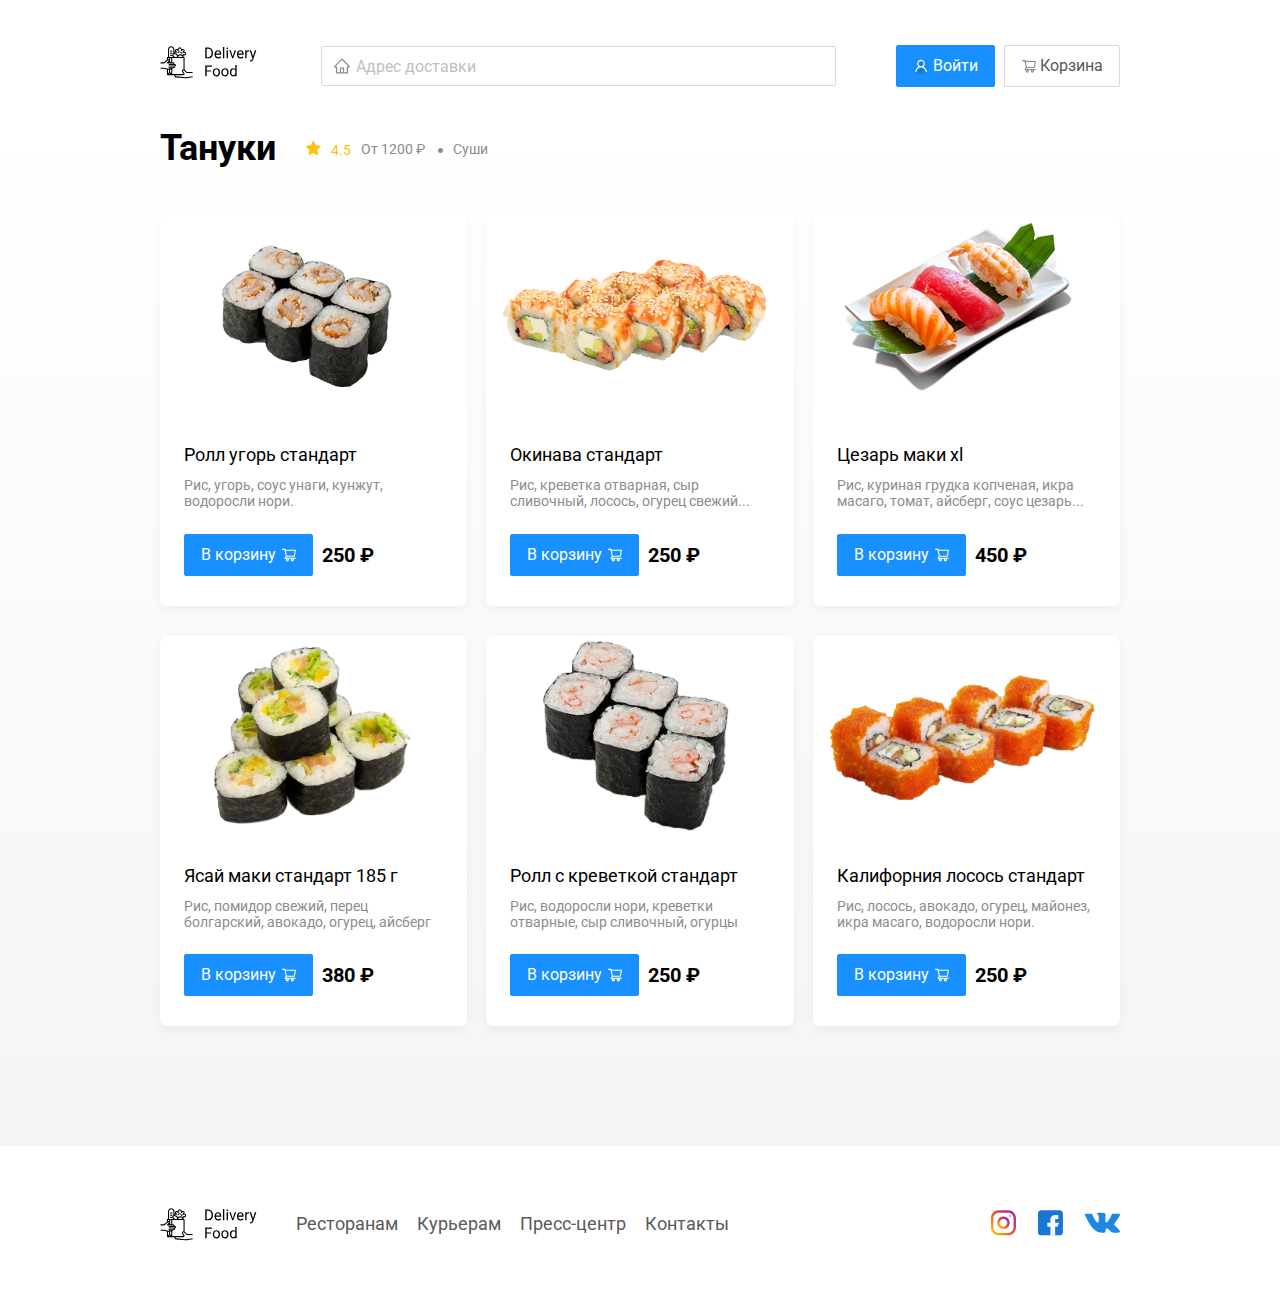
==== restaurant.html @ f015acdc "day3" ====
<!DOCTYPE html>
<html lang="ru">
  <head>
    <meta charset="UTF-8" />
    <meta name="viewport" content="width=device-width, initial-scale=1.0" />
    <title>Тануки - доставка еды на дом</title>
    <link
      href="https://fonts.googleapis.com/css2?family=Roboto:wght@400;700&display=swap"
      rel="stylesheet"
    />
    <link rel="stylesheet" href="css/normalize.css" />
    <link rel="stylesheet" href="css/main.css" />
  </head>

  <body>
    <div class="container">
      <header class="header">
        <a href="index.html"><img src="img/logo.svg" alt="Delivery Food" /></a>
        <input
          type="search"
          class="search address"
          placeholder="Адрес доставки"
        />
        <div class="buttons">
          <button class="button button-primary">
            <img src="img/user.svg" class="button-icon" alt="user" />
            <span class="button-text">
              Войти
            </span>
          </button>
          <button class="button cart">
            <img src="img/cart.svg" class="button-icon" alt="cart" />
            <span class="button-text">
              Корзина
            </span>
          </button>
        </div>
      </header>
      <!-- / .header  -->
    </div>
    <!-- /.container -->
    <main class="main">
      <div class="container">
        <!-- restaurants -->
        <section class="restaurants">
          <div class="section-row">
            <h2 class="section-title">
              Тануки
            </h2>
            <div class="card-info">
              <div class="rating">
                <img src="img/star.svg" alt="star" class="rating-star" />
                4.5
              </div>
              <div class="price">
                От 1200 ₽
              </div>
              <div class="category">
                Суши
              </div>
            </div>
            <!-- /.card-info -->
          </div>
          <div class="cards">
            <div class="card">
              <img
                src="img/restaurants/tanuki/image1.png"
                alt="Ролл угорь стандарт"
                class="card-img rest-img"
              />
              <div class="card-text">
                <div class="card-heading">
                  <h3 class="card-title card-title-reg">Ролл угорь стандарт</h3>
                </div>
                <!-- /.card-heading -->
                <div class="card-info">
                  <div class="ingredients">
                    Рис, угорь, соус унаги, кунжут, водоросли нори.
                  </div>
                </div>
                <!-- /.card-info -->
                <div class="card-buttons">
                  <button class="button button-primary">
                    <span class="button-card-text">В корзину</span>
                    <img
                      src="img/cart-white.svg"
                      alt="cart"
                      class="button-card-img"
                    />
                  </button>
                  <strong class="card-price-bold">250 ₽</strong>
                </div>
              </div>
            </div>
            <!-- /.card -->
            <div class="card">
              <img
                src="img/restaurants/tanuki/image2.png"
                alt="Окинава стандарт"
                class="card-img rest-img"
              />
              <div class="card-text">
                <div class="card-heading">
                  <h3 class="card-title card-title-reg">Окинава стандарт</h3>
                </div>
                <!-- /.card-heading -->
                <div class="card-info">
                  <div class="ingredients">
                    Рис, креветка отварная, сыр сливочный, лосось, огурец
                    свежий...
                  </div>
                </div>
                <!-- /.card-info -->
                <div class="card-buttons">
                  <button class="button button-primary">
                    <span class="button-card-text">В корзину</span>
                    <img
                      src="img/cart-white.svg"
                      alt="cart"
                      class="button-card-img"
                    />
                  </button>
                  <strong class="card-price-bold">250 ₽</strong>
                </div>
              </div>
            </div>
            <!-- /.card -->
            <div class="card">
              <img
                src="img/restaurants/tanuki/image3.png"
                alt="Цезарь маки хl"
                class="card-img rest-img"
              />
              <div class="card-text">
                <div class="card-heading">
                  <h3 class="card-title card-title-reg">Цезарь маки хl</h3>
                </div>
                <!-- /.card-heading -->
                <div class="card-info">
                  <div class="ingredients">
                    Рис, куриная грудка копченая, икра масаго, томат, айсберг,
                    соус цезарь...
                  </div>
                </div>
                <!-- /.card-info -->
                <div class="card-buttons">
                  <button class="button button-primary">
                    <span class="button-card-text">В корзину</span>
                    <img
                      src="img/cart-white.svg"
                      alt="cart"
                      class="button-card-img"
                    />
                  </button>
                  <strong class="card-price-bold">450 ₽</strong>
                </div>
              </div>
            </div>
            <!-- /.card -->
            <div class="card">
              <img
                src="img/restaurants/tanuki/image4.png"
                alt="Ясай маки стандарт 185 г"
                class="card-img rest-img"
              />
              <div class="card-text">
                <div class="card-heading">
                  <h3 class="card-title card-title-reg">
                    Ясай маки стандарт 185 г
                  </h3>
                </div>
                <!-- /.card-heading -->
                <div class="card-info">
                  <div class="ingredients">
                    Рис, помидор свежий, перец болгарский, авокадо, огурец,
                    айсберг
                  </div>
                </div>
                <!-- /.card-info -->
                <div class="card-buttons">
                  <button class="button button-primary">
                    <span class="button-card-text">В корзину</span>
                    <img
                      src="img/cart-white.svg"
                      alt="cart"
                      class="button-card-img"
                    />
                  </button>
                  <strong class="card-price-bold">380 ₽</strong>
                </div>
              </div>
            </div>
            <!-- /.card -->
            <div class="card">
              <img
                src="img/restaurants/tanuki/image5.png"
                alt="Ролл с креветкой стандарт"
                class="card-img rest-img"
              />
              <div class="card-text">
                <div class="card-heading">
                  <h3 class="card-title card-title-reg">
                    Ролл с креветкой стандарт
                  </h3>
                </div>
                <!-- /.card-heading -->
                <div class="card-info">
                  <div class="ingredients">
                    Рис, водоросли нори, креветки отварные, сыр сливочный,
                    огурцы
                  </div>
                </div>
                <!-- /.card-info -->
                <div class="card-buttons">
                  <button class="button button-primary">
                    <span class="button-card-text">В корзину</span>
                    <img
                      src="img/cart-white.svg"
                      alt="cart"
                      class="button-card-img"
                    />
                  </button>
                  <strong class="card-price-bold">250 ₽</strong>
                </div>
              </div>
            </div>
            <!-- /.card -->
            <div class="card">
              <img
                src="img/restaurants/tanuki/image6.png"
                alt="Калифорния лосось стандарт"
                class="card-img rest-img"
              />
              <div class="card-text">
                <div class="card-heading">
                  <h3 class="card-title card-title-reg">
                    Калифорния лосось стандарт
                  </h3>
                </div>
                <!-- /.card-heading -->
                <div class="card-info">
                  <div class="ingredients">
                    Рис, лосось, авокадо, огурец, майонез, икра масаго,
                    водоросли нори.
                  </div>
                </div>
                <!-- /.card-info -->
                <div class="card-buttons">
                  <button class="button button-primary">
                    <span class="button-card-text">В корзину</span>
                    <img
                      src="img/cart-white.svg"
                      alt="cart"
                      class="button-card-img"
                    />
                  </button>
                  <strong class="card-price-bold">250 ₽</strong>
                </div>
              </div>
            </div>
            <!-- /.card -->
          </div>
          <!-- /.cards -->
        </section>
        <!-- /.restaurants -->
      </div>
    </main>
    <footer class="footer">
      <div class="container">
        <div class="footer-wrap">
          <img
            src="img/logo.svg"
            alt="Delivery Food"
            class="logo footer-logo"
          />
          <nav class="footer-nav">
            <a href="#" class="footer-link">Ресторанам</a>
            <a href="#" class="footer-link">Курьерам</a>
            <a href="#" class="footer-link">Пресс-центр</a>
            <a href="#" class="footer-link">Контакты</a>
          </nav>
          <div class="socials-links">
            <a href="#" class="social-link"
              ><img src="img/instagram.svg" alt="instagram"
            /></a>
            <a href="#" class="social-link"
              ><img src="img/fb.svg" alt="fb"
            /></a>
            <a href="#" class="social-link"
              ><img src="img/vk.svg" alt="vk"
            /></a>
          </div>
        </div>
      </div>
    </footer>
  </body>
</html>
---- css/main.css ----
* {
  box-sizing: border-box;
}

*:after,
*:before {
  box-sizing: inherit;
}

h1,
h2,
h3,
h4,
h5,
h6,
p {
  margin: 0;
  padding: 0;
}

body {
  font-family: "Roboto", sans-serif;
}

.container {
  width: 1200px;
  margin: auto;
}

/*Шапка*/
.header {
  display: flex;
  align-items: center;
  justify-content: space-between;
  padding-top: 44px;
  margin-bottom: 40px;
  font-size: 16px;
  line-height: 1.5;
}

.search {
  background: #ffffff;
  color: #595959;
  border: 1px solid #d9d9d9;
  border-radius: 2px;
  font-size: 16px;
  line-height: 1.5;

  background-repeat: no-repeat;
  background-position: left 11px center;
  padding-left: 34px;
  height: 40px;
}

.address {
  flex: 0.8;
  background-image: url(../img/home.svg);
}

.search::placeholder {
  color: #bfbfbf;
}

.buttons {
  display: flex;
  align-items: center;
}

.button {
  padding: 8px 16px;
  color: #595959;
  background: #fff;
  border: 1px solid #d9d9d9;
  box-shadow: 0px 0px 2px rgba(0, 0, 0, 0.0015);
  border-radius: 2px;
  display: flex;
  align-items: center;
  justify-content: center;
  cursor: pointer;
  line-height: 1.5;
}

.button-primary {
  background: #1890ff;
  color: #ffffff;
  border: 1px solid #1890ff;
  margin-right: 9px;
}

.button-icon {
  margin-right: 4px;
}

/*Главная*/
.main {
  background: linear-gradient(180deg,
      rgba(245, 245, 245, 0) 1.04%,
      #f5f5f5 100%);
}

.promo {
  color: #302c34;
  line-height: 1.17;
  box-shadow: 0px 7px 12px rgba(90, 90, 153, 0.1);
  border-radius: 10px;
  padding: 68px 0 68px 70px;
  background: #fff1b8 url(../img/bg.png) no-repeat top -83px right -161px / 600px;
  margin-bottom: 56px;
}

.promo-title {
  font-size: 39px;
  font-weight: 700;
  margin-bottom: 15px;
}

.promo-text {
  max-width: 540px;
  font-size: 24px;
}

.restaurants {
  padding-bottom: 90px;
}

.section-row {
  display: flex;
  align-items: center;
}

.restaurants {
  color: #000;
}

.section-row {
  margin-bottom: 45px;
}

.section-title {
  font-size: 36px;
  line-height: 1.16;
  font-weight: 700;
  margin-right: 30px;
}

.search-input {
  width: 306px;
  background-image: url(../img/search.svg);
  margin-left: auto;
}

.cards {
  display: flex;
  flex-wrap: wrap;
  align-items: flex-start;
  justify-content: space-between;
}

.card {
  background: #ffffff;
  box-shadow: 0px 4px 12px rgba(0, 0, 0, 0.05);
  border-radius: 7px;
  overflow: hidden;
  margin-bottom: 30px;
  flex-basis: 32%;
  text-decoration: none;
}

.card-img {
  width: 384px;
  height: 250px;
  object-fit: cover;
}

.rest-img {
  width: 300px;
  height: 200px;
  object-fit: contain;
}

.card-heading {
  display: flex;
  justify-content: space-between;
  align-items: center;
  margin-bottom: 10px;
}

.card-title {
  font-weight: 700;
  font-size: 24px;
  line-height: 1.33;
}



.card-tag {
  font-size: 12px;
  color: #fff;
  background: #262626;
  border-radius: 2px;
  padding: 1px 8px;
  line-height: 1.66;
}

.card-text {
  /* padding: 20px 35px 23px; */
  padding: 24px 24px 30px 24px;
}

.card-info {
  display: flex;
  align-items: center;
  font-size: 18px;
  color: #8c8c8c;
  flex-wrap: wrap;
  line-height: 1.16;
}

.rating {
  color: #ffc107;
  margin-right: 26px;
}

.rating-star {
  margin-right: 7px;
}

.price {
  margin-right: 10px;
}

.price:after {
  content: "";
  display: inline-block;
  width: 5px;
  height: 5px;
  background: #8c8c8c;
  vertical-align: middle;
  border-radius: 50%;
  margin-left: 10px;
}

.category {
  text-overflow: ellipsis;
  overflow: hidden;
  white-space: nowrap;
  max-width: 150px;
}

/*Подвал*/
.footer {
  padding: 60px 0;
}

.footer-wrap {
  display: flex;
  justify-content: space-between;
  align-items: center;
}

.footer-nav {
  margin-right: auto;
  margin-left: 35px;
}

.footer-link {
  display: inline-block;
  color: #595959;
  font-size: 18px;
  line-height: 1.16;
  text-decoration: none;
}

.footer-link:not(:last-child) {
  margin-right: 15px;
}

.socials-links {
  display: flex;
  align-items: center;
}

.social-link:not(:last-child) {
  margin-right: 21px;
}

/*Рестораны*/
.card-title-reg {
  font-weight: 400;
}

.card-buttons {
  display: flex;
  align-items: center;
  margin-top: 24px;
}

.button-card-text {
  margin-right: 5px;
}

.card-price-bold {
  font-weight: 700;
  font-size: 20px;
  line-height: 1.6;
  color: #000000;
  /* margin-left: 32px; */
}

/*Адаптив*/

@media (max-width: 1366px) {
  .container {
    max-width: 960px;
  }

  .promo {
    background-size: 500px;
  }

  .card-title {
    font-size: 18px;
  }

  .card-info {
    font-size: 14px;
  }

  .rating {
    margin-right: 10px;
  }
}

@media (max-width: 992px) {
  .container {
    max-width: 750px;
  }

  .promo {
    padding: 50px;
    background-position: top -89px right -213px;
  }

  .promo-title {
    font-size: 30px;
  }

  .promo-text {
    font-size: 18px;
    max-width: 400px;
  }

  .card {
    flex-basis: 49%;
  }

  .footer-link {
    font-size: 16px;
  }
}

@media (max-width: 768px) {
  .container {
    max-width: 560px;
  }

  .promo {
    background-size: 400px;
    line-height: 1.4;
  }

  .promo-title {
    font-size: 24px;
  }

  .promo-text {
    font-size: 16px;
    max-width: 350px;
  }

  .card-info {
    flex-wrap: wrap;
  }

  .card .rating {
    flex-basis: 100%;
    margin-bottom: 10px;
  }
}

@media (max-width: 578px) {
  .container {
    width: 90%;
  }

  .header {
    flex-wrap: wrap;
  }

  .address {
    order: 5;
    margin-top: 15px;
    flex: 1;
  }

  .promo {
    background-image: none;
  }

  .promo-title {
    margin-bottom: 10px;
  }

  .section-title {
    font-size: 20px;
  }

  .card {
    flex-basis: 100%;
  }

  .card-img {
    width: 100%;
  }

  .footer {
    padding: 30px 0;
  }

  .footer-wrap {
    align-items: flex-start;
  }

  .footer-nav {
    order: 0;
    margin-left: 0;
    margin-right: 0;
    display: flex;
    flex-direction: column;
  }

  .footer-logo {
    order: 1;
    margin-right: 15px;
  }

  .socials-links {
    order: 2;
  }
}

@media (max-width: 480px) {
  .button-text {
    display: none;
  }

  .button {
    min-height: 40px;
    padding: 8px 23px;
  }

  .button-icon {
    margin-right: 0;
  }

  .promo {
    padding: 20px;
  }

  .section-row {
    flex-wrap: wrap;
  }

  .section-title {
    margin-bottom: 15px;
  }

  .footer-wrap {
    flex-wrap: wrap;
    flex-direction: column;
    align-items: center;
  }

  .footer-logo {
    order: 0;
    margin-bottom: 20px;
  }

  .footer-nav {
    margin-bottom: 20px;
    text-align: center;
  }

  .footer-link:not(:last-child) {
    margin-right: 0;
  }

  .footer-link {
    font-size: 16px;
    line-height: 1.4;
  }
}
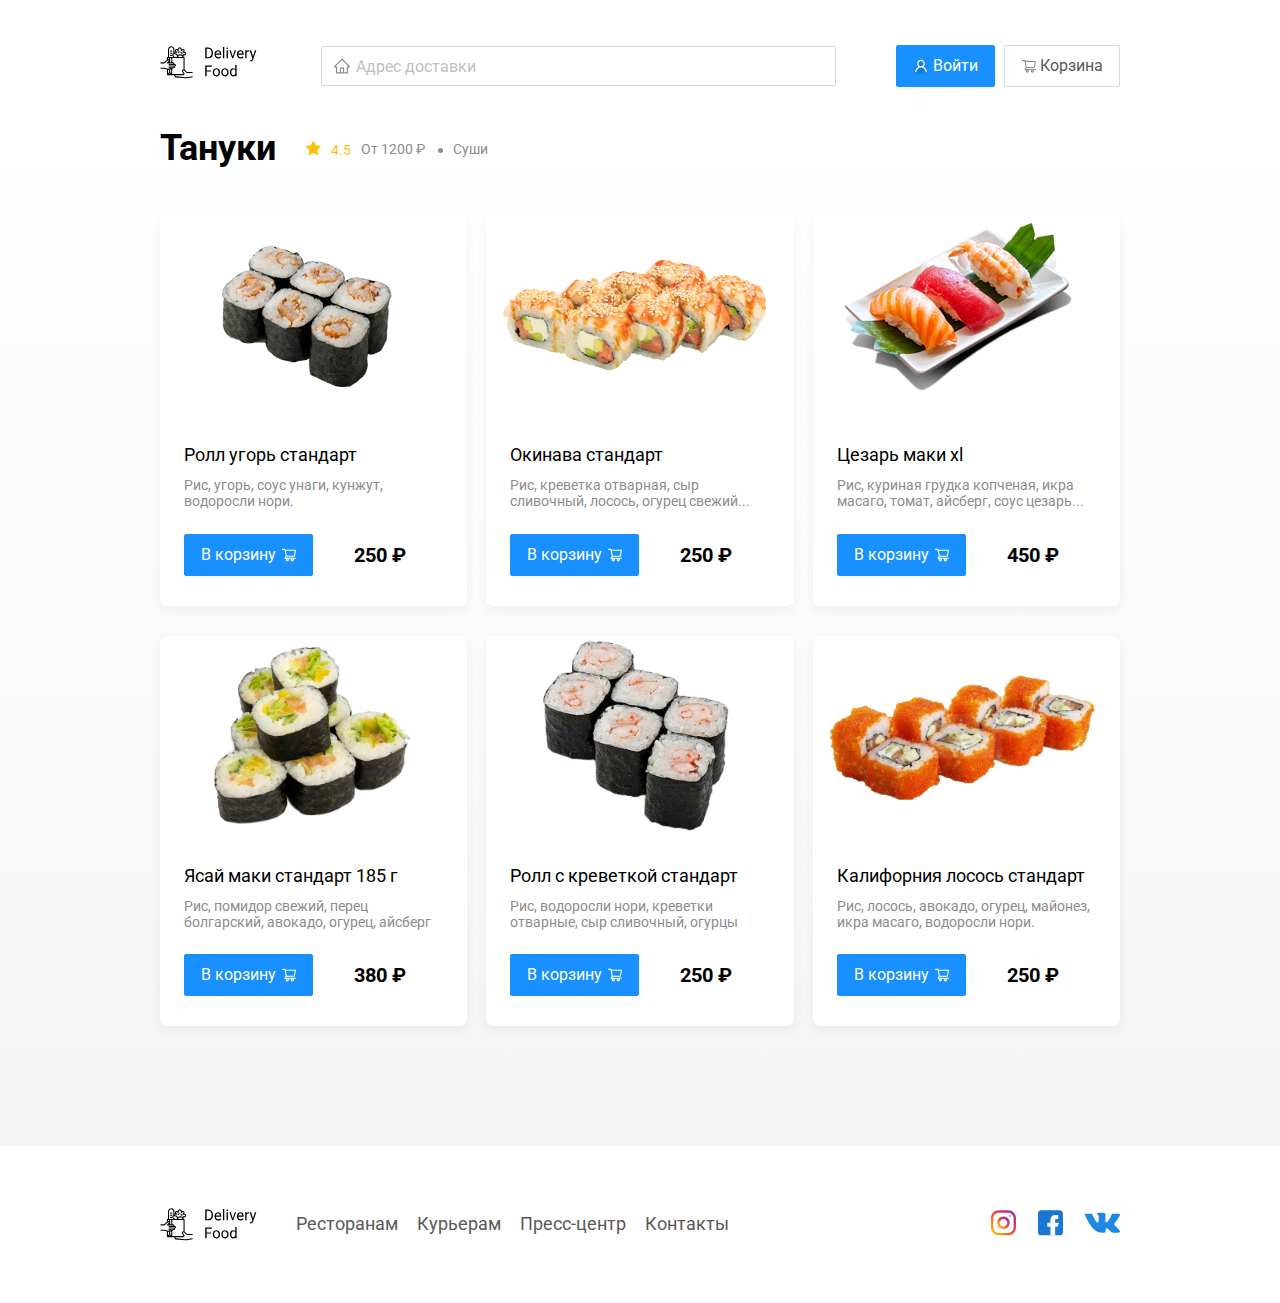
==== commit 39bfea83: "day4" ====
--- a/restaurant.html
+++ b/restaurant.html
@@ -8,7 +8,8 @@
       href="https://fonts.googleapis.com/css2?family=Roboto:wght@400;700&display=swap"
       rel="stylesheet"
     />
-    <link rel="stylesheet" href="css/normalize.css" />
+    <link rel="stylesheet" href="css/normalize.css"/>
+    <link rel="stylesheet" href="css/animate.css">
     <link rel="stylesheet" href="css/main.css" />
   </head>
 
@@ -28,7 +29,7 @@
               Войти
             </span>
           </button>
-          <button class="button cart">
+          <button class="button cart" id="shopping-cart">
             <img src="img/cart.svg" class="button-icon" alt="cart" />
             <span class="button-text">
               Корзина
@@ -62,7 +63,7 @@
             <!-- /.card-info -->
           </div>
           <div class="cards">
-            <div class="card">
+            <div class="card wow fadeInUp" data-wow-delay="0.2s">
               <img
                 src="img/restaurants/tanuki/image1.png"
                 alt="Ролл угорь стандарт"
@@ -93,7 +94,7 @@
               </div>
             </div>
             <!-- /.card -->
-            <div class="card">
+            <div class="card wow fadeInUp" data-wow-delay="0.4s">
               <img
                 src="img/restaurants/tanuki/image2.png"
                 alt="Окинава стандарт"
@@ -125,7 +126,7 @@
               </div>
             </div>
             <!-- /.card -->
-            <div class="card">
+            <div class="card wow fadeInUp" data-wow-delay="0.6s">
               <img
                 src="img/restaurants/tanuki/image3.png"
                 alt="Цезарь маки хl"
@@ -157,7 +158,7 @@
               </div>
             </div>
             <!-- /.card -->
-            <div class="card">
+            <div class="card wow fadeInUp" data-wow-delay="0.2s">
               <img
                 src="img/restaurants/tanuki/image4.png"
                 alt="Ясай маки стандарт 185 г"
@@ -191,7 +192,7 @@
               </div>
             </div>
             <!-- /.card -->
-            <div class="card">
+            <div class="card wow fadeInUp" data-wow-delay="0.4s">
               <img
                 src="img/restaurants/tanuki/image5.png"
                 alt="Ролл с креветкой стандарт"
@@ -225,7 +226,7 @@
               </div>
             </div>
             <!-- /.card -->
-            <div class="card">
+            <div class="card wow fadeInUp" data-wow-delay="0.6">
               <img
                 src="img/restaurants/tanuki/image6.png"
                 alt="Калифорния лосось стандарт"
@@ -293,5 +294,79 @@
         </div>
       </div>
     </footer>
+
+    <div class="modal">
+      <div class="modal-dialog">
+        <div class="modal-header">
+          <h3 class="modal-title">Корзина</h3>
+          <button class="close">&times;</button>
+        </div>
+        <!-- /.modal-header -->
+        <div class="modal-body">
+          <div class="food-row">
+            <span class="food-name">Ролл угорь стандарт</span>
+            <strong class="food-price">250 ₽</strong>
+            <div class="food-counter">
+              <button class="counter-button">-</button>
+              <span class="count">1</span>
+              <button class="counter-button">+</button>
+            </div>
+          </div>
+          <!-- /.foods-row -->
+          <div class="food-row">
+            <span class="food-name">Ролл угорь стандарт</span>
+            <strong class="food-price">250 ₽</strong>
+            <div class="food-counter">
+              <button class="counter-button">-</button>
+              <span class="count">1</span>
+              <button class="counter-button">+</button>
+            </div>
+          </div>
+          <!-- /.foods-row -->
+          <div class="food-row">
+            <span class="food-name">Ролл угорь стандарт</span>
+            <strong class="food-price">250 ₽</strong>
+            <div class="food-counter">
+              <button class="counter-button">-</button>
+              <span class="count">1</span>
+              <button class="counter-button">+</button>
+            </div>
+          </div>
+          <!-- /.foods-row -->
+          <div class="food-row">
+            <span class="food-name">Ролл угорь стандарт</span>
+            <strong class="food-price">250 ₽</strong>
+            <div class="food-counter">
+              <button class="counter-button">-</button>
+              <span class="count">1</span>
+              <button class="counter-button">+</button>
+            </div>
+          </div>
+          <!-- /.foods-row -->
+          <div class="food-row">
+            <span class="food-name">Ролл угорь стандарт</span>
+            <strong class="food-price">250 ₽</strong>
+            <div class="food-counter">
+              <button class="counter-button">-</button>
+              <span class="count">1</span>
+              <button class="counter-button">+</button>
+            </div>
+          </div>
+          <!-- /.foods-row -->
+        </div>
+        <!-- /.modal-body -->
+        <div class="modal-footer">
+          <span class="modal-pricetag">1250 ₽</span>
+          <div class="footer-buttons">
+            <button class="button-primary button">Оформить заказ</button>
+            <button class="button">Отмена</button>
+          </div>
+        </div>
+        <!-- /.modal-footer -->
+      </div>
+    </div>
+
+    <script src="js/wow.min.js"></script>
+    <script src="js/main.js"></script>
   </body>
 </html>
--- a/css/main.css
+++ b/css/main.css
@@ -304,7 +304,117 @@
   font-size: 20px;
   line-height: 1.6;
   color: #000000;
-  /* margin-left: 32px; */
+  margin-left: 32px;
+}
+
+/*Модальное окно*/
+.modal {
+  position: fixed;
+  left: 0;
+  top: 0;
+  width: 100%;
+  height: 100%;
+  background: rgba(0, 0, 0, 0.4);
+  display: none;
+}
+
+.is-open {
+  display: flex;
+}
+
+.modal-dialog {
+  max-width: 780px;
+  width: 95%;
+  background: #FFFFFF;
+  border-radius: 5px;
+  margin: auto;
+  padding: 40px 45px;
+}
+
+.modal-title {
+  font-weight: 700;
+  font-size: 36px;
+  line-height: 1.16;
+  color: #000000;
+}
+
+.modal-header {
+  display: flex;
+  align-items: center;
+  justify-content: space-between;
+  margin-bottom: 45px;
+}
+
+.close {
+  border: none;
+  background-color: transparent;
+  font-size: 36px;
+}
+
+.modal-body {
+  margin-bottom: 52px;
+}
+
+.food-row {
+  display: flex;
+  align-items: flex-start;
+  justify-content: space-between;
+  color: #000000;
+  border-bottom: 1px solid #D9D9D9;
+  padding-bottom: 8px;
+  margin-bottom: 15px;
+}
+
+.food-name {
+  font-size: 18px;
+  line-height: 1.77;
+}
+
+.food-price {
+  font-size: 20px;
+  line-height: 1.6;
+  margin-left: auto;
+  margin-right: 47px;
+}
+
+.count {
+  font-size: 16px;
+  line-height: 1.5;
+  padding: 0 13px;
+}
+
+.counter-button {
+  line-height: 1.57;
+  font-size: 14px;
+  padding: 5px 16px;
+  color: #40A9FF;
+  background: #FFFFFF;
+  border: 1px solid #40A9FF;
+  border-radius: 2px;
+}
+
+.modal-footer {
+  display: flex;
+  align-items: center;
+  justify-content: space-between;
+}
+
+.footer-buttons {
+  display: flex;
+  align-items: center;
+  font-size: 16px;
+  line-height: 1.5;
+}
+
+.modal-pricetag {
+  font-weight: 700;
+  font-size: 20px;
+  line-height: 1.15;
+  color: #FAFAFA;
+  background: #262626;
+  border-radius: 5px;
+  padding: 15px 20px;
+
 }
 
 /*Адаптив*/
